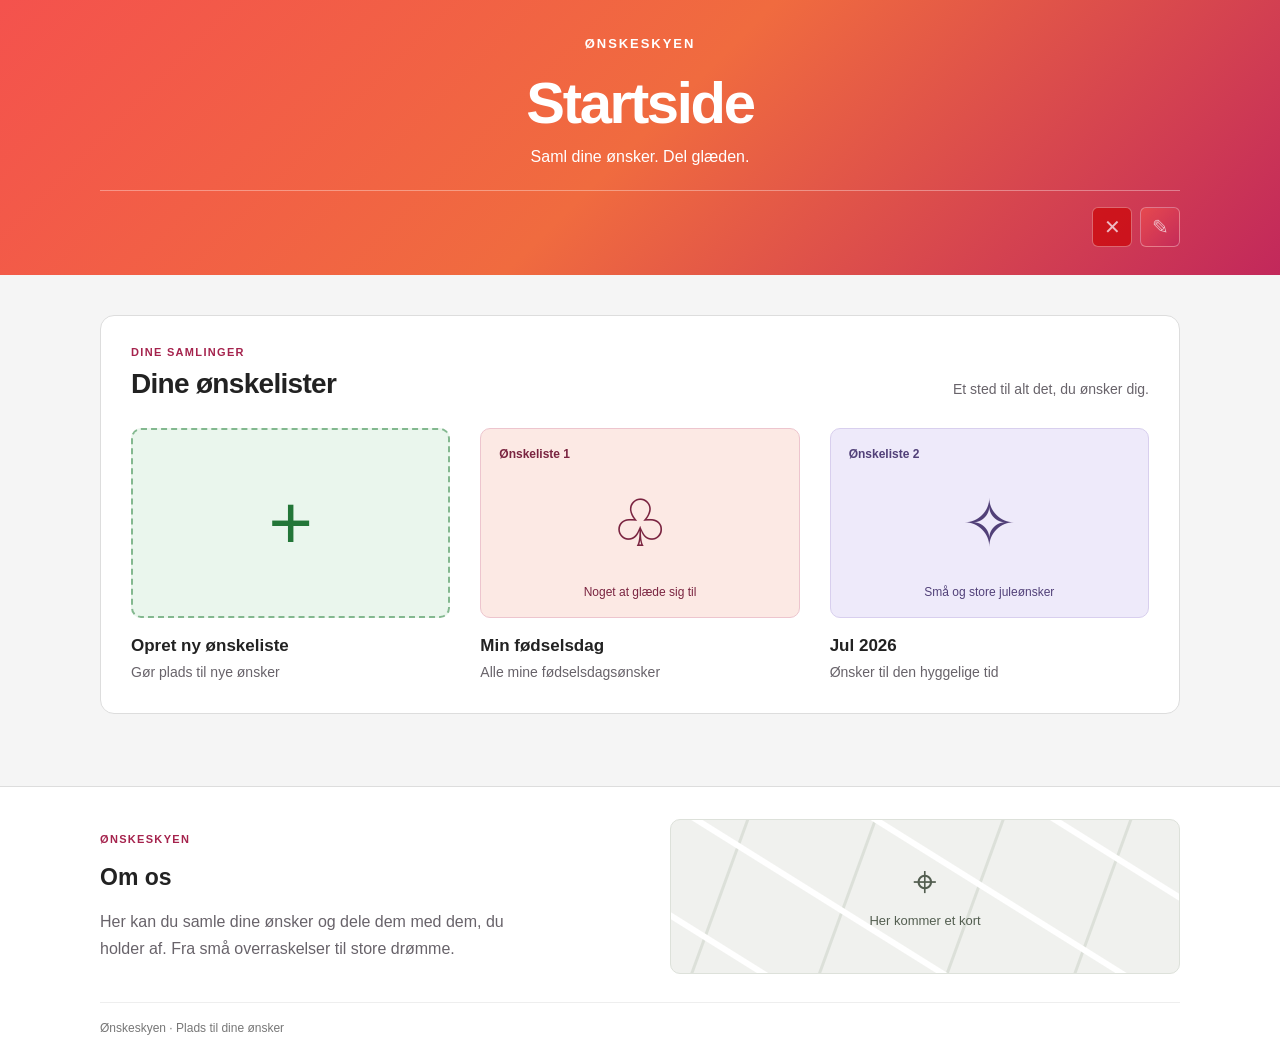
==== src/main/resources/static/index.html @ ddf3f07f "0.1 css og htlm. 0.1" ====
<!DOCTYPE html>
<html lang="da">
<head>
    <meta charset="UTF-8">
    <meta name="viewport" content="width=device-width, initial-scale=1.0">
    <title>Startside – Ønskeskyen</title>
    <!-- Relativ sti virker både i IntelliJ-preview og fra Spring Boot. -->
    <link rel="stylesheet" href="stylesheet.css">
</head>
<body class="startside">
<header>
    <div class="header-inner">
        <p class="brand">Ønskeskyen</p>
        <h1>Startside</h1>
        <p>Saml dine ønsker. Del glæden.</p>
        <!-- Tilslut disse knapper, når redigering og sletning er implementeret. -->
        <nav class="header-actions" aria-label="Administrer ønskelister">
            <button class="btn-delete" type="button" disabled title="Sletning er ikke tilsluttet endnu" aria-label="Slet ønskeliste (kommer senere)">✕</button>
            <button type="button" disabled title="Redigering er ikke tilsluttet endnu" aria-label="Rediger ønskeliste (kommer senere)">✎</button>
        </nav>
    </div>
</header>
<main>
    <section class="wishlist-section" aria-labelledby="wishlist-title">
        <div class="section-heading">
            <div><p class="eyebrow">Dine samlinger</p><h2 id="wishlist-title">Dine ønskelister</h2></div>
            <p>Et sted til alt det, du ønsker dig.</p>
        </div>
        <!-- Eksempelkort: forbind links til dine kommende controller-ruter. -->
        <div class="grid-3">
            <article class="wishlist-item">
                <a href="/wishlist/create" class="add-link btn-add" aria-label="Opret ny ønskeliste"><span aria-hidden="true">+</span></a>
                <h3>Opret ny ønskeliste</h3>
                <p>Gør plads til nye ønsker</p>
            </article>
            <article class="wishlist-item">
                <a href="/wishlist/1" class="wishlist-card birthday-card" aria-label="Åbn Min fødselsdag">
                    <span class="card-label">Ønskeliste 1</span>
                    <span class="gift-icon" aria-hidden="true">♧</span>
                    <span class="card-caption">Noget at glæde sig til</span>
                </a>
                <h3>Min fødselsdag</h3>
                <p>Alle mine fødselsdagsønsker</p>
            </article>
            <article class="wishlist-item">
                <a href="/wishlist/2" class="wishlist-card christmas-card" aria-label="Åbn Jul 2026">
                    <span class="card-label">Ønskeliste 2</span>
                    <span class="gift-icon" aria-hidden="true">✧</span>
                    <span class="card-caption">Små og store juleønsker</span>
                </a>
                <h3>Jul 2026</h3>
                <p>Ønsker til den hyggelige tid</p>
            </article>
        </div>
    </section>
</main>
<footer>
    <div class="grid-2 footer-content">
        <div><p class="eyebrow">Ønskeskyen</p><h2>Om os</h2><p>Her kan du samle dine ønsker og dele dem med dem, du holder af. Fra små overraskelser til store drømme.</p></div>
        <div class="map-placeholder" role="img" aria-label="Pladsholder til et kommende kort"><span class="map-pin" aria-hidden="true">⌖</span><span>Her kommer et kort</span></div>
    </div>
    <p class="footer-bottom">Ønskeskyen · Plads til dine ønsker</p>
</footer>
</body>
</html>
---- src/main/resources/static/stylesheet.css ----
/* GLOBALT */
* {
    box-sizing: border-box;
}

body {
    font-family: Arial, sans-serif;
    margin: 0;
    background: #f5f5f5;
    color: #222;
}

h1, h2, h3 {
    margin-top: 0;
}

/* HEADER */
header {
    text-align: center;
    padding: 20px;
    background: linear-gradient(135deg, #F4524D, #F06B3F, #C2285B);
    border-bottom: 2px solid #ddd;
    color: white;
}

header hr {
    margin: 15px 0;
    border-color: rgba(255,255,255,0.3);
}

header a {
    margin: 0 10px;
    text-decoration: none;
    color: white;
    font-weight: bold;
}

header a:hover {
    text-decoration: underline;
}

/* MAIN GENERELT */
main {
    padding: 20px;
}

section {
    margin-bottom: 40px;
    background: #ffffff;
    padding: 20px;
    border-radius: 6px;
    border: 1px solid #ddd;
}

/* FÆLLES GRID SYSTEM */
.grid-1 {
    display: grid;
    grid-template-columns: 1fr;
    gap: 30px;
}

.grid-2 {
    display: grid;
    grid-template-columns: 1fr 1fr;
    gap: 30px;
    line-height: 1.6;
}

.grid-3 {
    display: grid;
    grid-template-columns: repeat(3, 1fr);
    gap: 30px;
}

.grid-auto {
    display: grid;
    grid-template-columns: repeat(auto-fit, minmax(250px, 1fr));
    gap: 30px;
}

/* FORM */
.org-form {
    display: grid;
    grid-template-columns: 1fr 1fr;
    gap: 20px 40px;
    background: #ffffff;
    padding: 25px;
    border-radius: 10px;
    border: 1px solid #ddd;
}

.org-form div {
    display: flex;
    flex-direction: column;
}

.org-form label {
    font-weight: bold;
    margin-bottom: 6px;
    font-size: 15px;
}

.org-form input[type="text"],
.org-form input[type="date"],
.org-form input[type="time"] {
    padding: 10px;
    border: 1px solid #ccc;
    border-radius: 6px;
    font-size: 15px;
    background: #f9f9f9;
}

select {
    padding: 10px;
    border: 1px solid #ccc;
    border-radius: 6px;
    font-size: 15px;
    background: #f9f9f9;
    width: 100%;
}

.org-form input:focus {
    border-color: #C2285B;
    outline: none;
    background: #ffffff;
}

.org-form button {
    grid-column: 1 / span 2;
    padding: 12px;
    background: linear-gradient(135deg, #F4524D, #C2285B);
    color: white;
    border: none;
    border-radius: 6px;
    font-size: 16px;
    cursor: pointer;
    margin-top: 10px;
}

.org-form button:hover {
    background: linear-gradient(135deg, #C2285B, #F4524D);
}

/* BILLEDER */
img {
    max-width: 100%;
    border-radius: 6px;
}

/* KNAPPER */
button {
    padding: 10px 18px;
    background: linear-gradient(135deg, #F4524D, #C2285B);
    color: white;
    border: none;
    border-radius: 6px;
    cursor: pointer;
    font-size: 15px;
}

button:hover {
    background: linear-gradient(135deg, #C2285B, #F4524D);
}

/* GRØN TILFØJ KNAP */
.btn-add {
    background: #28a745;
    font-size: 30px;
    width: 100%;
    height: 180px;
    border-radius: 8px;
}

.btn-add:hover {
    background: #1e7e34;
}

/* DELETE KNAP */
.btn-delete {
    background: #cc0000;
}

.btn-delete:hover {
    background: #990000;
}

/* FOOTER */
footer {
    background: #ffffff;
    padding: 20px;
    border-top: 2px solid #ddd;
    text-align: center;
}

footer form {
    margin-top: 10px;
}

footer input[type="email"] {
    padding: 8px;
    width: 250px;
    border: 1px solid #ccc;
    border-radius: 6px;
}

/* WISH KORT */
.wish-card {
    background: #ffffff;
    border: 1px solid #ddd;
    border-radius: 8px;
    padding: 15px;
    display: flex;
    flex-direction: column;
    gap: 8px;
}

.wish-card img {
    width: 100%;
    height: 180px;
    object-fit: cover;
    border-radius: 6px;
}

/* EVENT-KORT */
.event-card {
    background: #fff0f3;
    padding: 20px;
    border-radius: 6px;
    border: 1px solid #f4a0b0;
    margin-top: 10px;
}
/* STARTSIDE – bygger videre på de fælles klasser ovenfor. */
.startside { min-height: 100vh; display: flex; flex-direction: column; }
.startside header { padding: 36px 24px 28px; border: 0; }
.header-inner { position: relative; max-width: 1080px; margin: auto; }
.brand { font-size: 13px; font-weight: bold; letter-spacing: .15em; text-transform: uppercase; margin: 0 0 18px; }
.startside h1 { font-size: clamp(36px, 6vw, 58px); letter-spacing: -.04em; margin-bottom: 12px; }
.header-inner > p:last-of-type { margin: 0 0 24px; }
.header-actions { display: flex; justify-content: flex-end; gap: 8px; padding-top: 16px; border-top: 1px solid rgba(255,255,255,.35); }
.header-actions button { width: 40px; height: 40px; padding: 0; font-size: 20px; border: 1px solid rgba(255,255,255,.5); }
button:disabled { cursor: not-allowed; opacity: .65; }
.startside main { width: 100%; max-width: 1128px; margin: 0 auto; padding: 40px 24px 72px; flex: 1; }
.wishlist-section { padding: 30px; margin: 0; border-radius: 14px; }
.section-heading { display: flex; align-items: flex-end; justify-content: space-between; gap: 20px; margin-bottom: 28px; }
.section-heading h2 { margin: 0; font-size: 28px; letter-spacing: -.025em; }
.section-heading > p { color: #68636a; font-size: 14px; margin: 0 0 3px; }
.eyebrow { color: #a5234d; text-transform: uppercase; letter-spacing: .12em; font-size: 11px; font-weight: bold; margin: 0 0 10px; }
.wishlist-item { min-width: 0; }
.wishlist-item h3 { font-size: 17px; margin: 18px 0 6px; }
.wishlist-item > p { font-size: 14px; color: #68636a; margin: 0; line-height: 1.5; }
.add-link, .wishlist-card { display: flex; width: 100%; height: 190px; border-radius: 10px; text-decoration: none; transition: transform .18s, box-shadow .18s; }
.add-link { align-items: center; justify-content: center; background: #eaf6ed; border: 2px dashed #83b88f; color: #237638; }
.add-link span { font-size: 76px; font-weight: 300; line-height: 1; }
.add-link:hover { background: #ddf0e2; }
.wishlist-card { position: relative; overflow: hidden; flex-direction: column; align-items: center; justify-content: space-between; padding: 18px; border: 1px solid #edc5ce; color: #7a2440; }
.birthday-card { background: #fce9e4; }
.christmas-card { background: #eeeafa; border-color: #d8cfee; color: #514078; }
.card-label { align-self: flex-start; font-size: 12px; font-weight: bold; }
.gift-icon { font-size: 65px; line-height: 1; }
.card-caption { font-size: 12px; }
.add-link:hover, .wishlist-card:hover { transform: translateY(-3px); box-shadow: 0 8px 20px #22222212; }
a:focus-visible, button:focus-visible { outline: 3px solid #64233e; outline-offset: 5px; }
.startside footer { border-top: 1px solid #ddd; padding: 32px 24px 20px; text-align: left; }
.footer-content { max-width: 1080px; margin: auto; align-items: center; gap: 60px; }
.footer-content h2 { font-size: 23px; margin-bottom: 12px; }
.footer-content p:not(.eyebrow) { max-width: 440px; margin: 0; color: #68636a; line-height: 1.7; }
.map-placeholder { min-height: 155px; display: flex; flex-direction: column; align-items: center; justify-content: center; gap: 8px; background-color: #f0f1ee; background-image: repeating-linear-gradient(32deg, transparent 0 45px, #ffffff 46px 51px, transparent 52px 95px), repeating-linear-gradient(110deg, transparent 0 70px, #dce0d9 71px 73px, transparent 74px 120px); border: 1px solid #dde1da; border-radius: 10px; color: #535e50; font-size: 13px; }
.map-pin { font-size: 42px; line-height: 1; }
.footer-bottom { max-width: 1080px; margin: 28px auto 0; padding-top: 18px; border-top: 1px solid #eee; color: #777; font-size: 12px; }
@media (max-width: 760px) {
    .grid-2, .grid-3, .org-form { grid-template-columns: 1fr; }
    .org-form button { grid-column: 1; }
    .section-heading { display: block; }
    .section-heading > p { margin-top: 12px; }
    .startside main { padding: 24px 16px 40px; }
    .wishlist-section { padding: 22px; }
    .footer-content { gap: 24px; }
    .grid-auto { grid-template-columns: 1fr; }
    footer input[type="email"] { max-width: 100%; }
}
@media (prefers-reduced-motion: reduce) {
    .add-link, .wishlist-card { transition: none; }
}
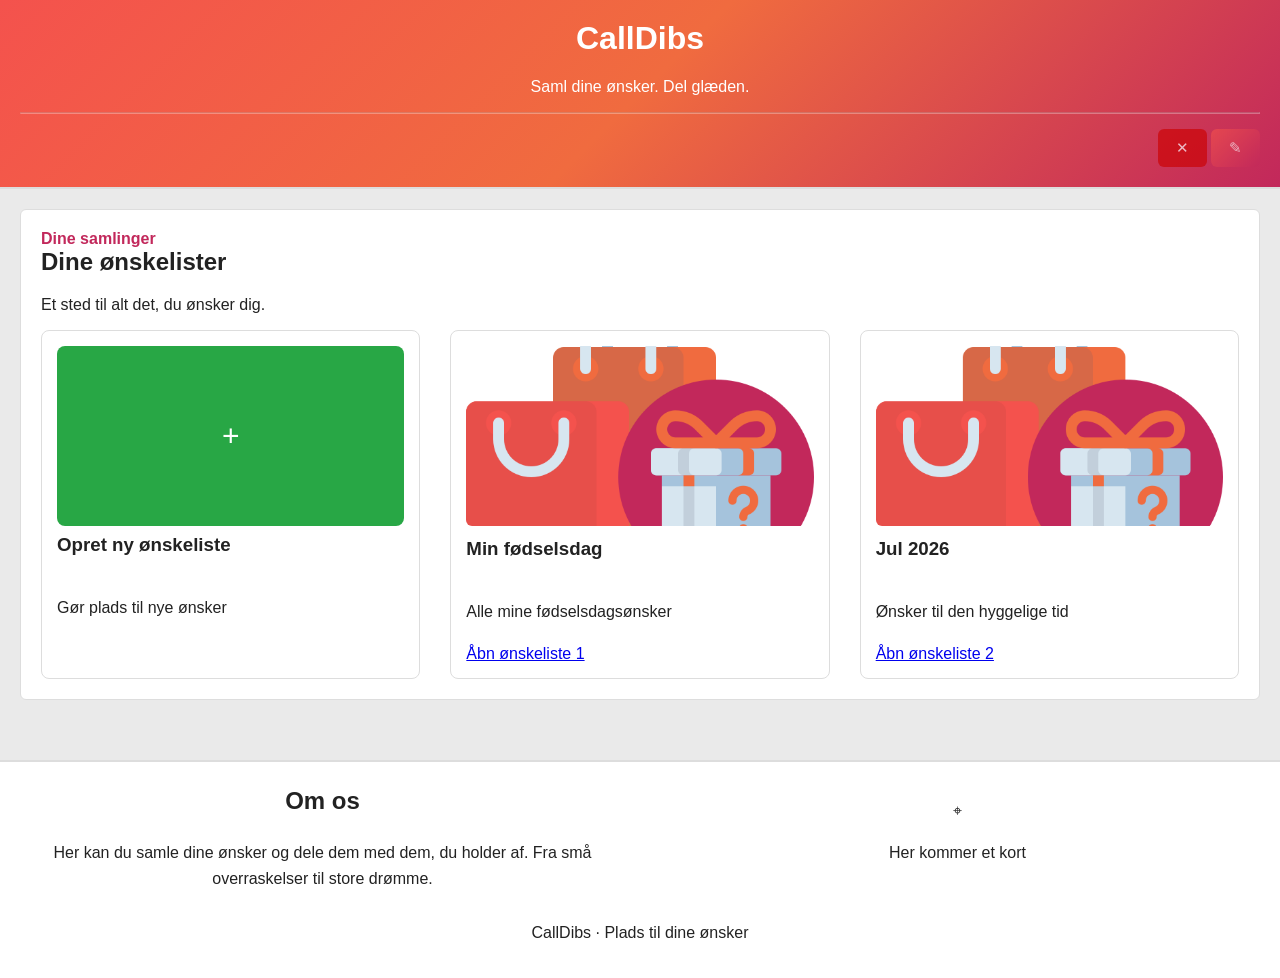
==== commit 8c903e18: "0.1" ====
--- a/src/main/resources/static/index.html
+++ b/src/main/resources/static/index.html
@@ -3,63 +3,63 @@
 <head>
     <meta charset="UTF-8">
     <meta name="viewport" content="width=device-width, initial-scale=1.0">
-    <title>Startside – Ønskeskyen</title>
-    <!-- Relativ sti virker både i IntelliJ-preview og fra Spring Boot. -->
-    <link rel="stylesheet" href="stylesheet.css">
+    <title>Startside – CallDibs</title>
+    <link rel="stylesheet" href="styles.css">
 </head>
-<body class="startside">
+<body>
 <header>
-    <div class="header-inner">
-        <p class="brand">Ønskeskyen</p>
-        <h1>Startside</h1>
-        <p>Saml dine ønsker. Del glæden.</p>
-        <!-- Tilslut disse knapper, når redigering og sletning er implementeret. -->
-        <nav class="header-actions" aria-label="Administrer ønskelister">
-            <button class="btn-delete" type="button" disabled title="Sletning er ikke tilsluttet endnu" aria-label="Slet ønskeliste (kommer senere)">✕</button>
-            <button type="button" disabled title="Redigering er ikke tilsluttet endnu" aria-label="Rediger ønskeliste (kommer senere)">✎</button>
-        </nav>
-    </div>
+    <h1>CallDibs</h1>
+    <p>Saml dine ønsker. Del glæden.</p>
+    <hr>
+    <nav aria-label="Administrer ønskelister">
+        <button class="btn-delete" type="button" disabled title="Sletning er ikke tilsluttet endnu" aria-label="Slet ønskeliste (kommer senere)">✕</button>
+        <button type="button" disabled title="Redigering er ikke tilsluttet endnu" aria-label="Rediger ønskeliste (kommer senere)">✎</button>
+    </nav>
 </header>
 <main>
-    <section class="wishlist-section" aria-labelledby="wishlist-title">
-        <div class="section-heading">
-            <div><p class="eyebrow">Dine samlinger</p><h2 id="wishlist-title">Dine ønskelister</h2></div>
-            <p>Et sted til alt det, du ønsker dig.</p>
-        </div>
-        <!-- Eksempelkort: forbind links til dine kommende controller-ruter. -->
+    <section aria-labelledby="wishlist-title">
+        <b class = "rødskrift">Dine samlinger</b>
+        <h2 id="wishlist-title">Dine ønskelister</h2>
+        <p>Et sted til alt det, du ønsker dig.</p>
         <div class="grid-3">
-            <article class="wishlist-item">
-                <a href="/wishlist/create" class="add-link btn-add" aria-label="Opret ny ønskeliste"><span aria-hidden="true">+</span></a>
+            <article class="wish-card">
+                <form action="/wishlist/create" method="get">
+                    <button class="btn-add" type="submit" aria-label="Opret ny ønskeliste">+</button>
+                </form>
                 <h3>Opret ny ønskeliste</h3>
                 <p>Gør plads til nye ønsker</p>
             </article>
-            <article class="wishlist-item">
-                <a href="/wishlist/1" class="wishlist-card birthday-card" aria-label="Åbn Min fødselsdag">
-                    <span class="card-label">Ønskeliste 1</span>
-                    <span class="gift-icon" aria-hidden="true">♧</span>
-                    <span class="card-caption">Noget at glæde sig til</span>
+            <article class="wish-card">
+                <a href="/wishlist/1" aria-label="Åbn Min fødselsdag">
+                    <img src="img/wishlist.png" alt="Ønskeliste til min fødselsdag">
                 </a>
                 <h3>Min fødselsdag</h3>
                 <p>Alle mine fødselsdagsønsker</p>
+                <a href="/wishlist/1">Åbn ønskeliste 1</a>
             </article>
-            <article class="wishlist-item">
-                <a href="/wishlist/2" class="wishlist-card christmas-card" aria-label="Åbn Jul 2026">
-                    <span class="card-label">Ønskeliste 2</span>
-                    <span class="gift-icon" aria-hidden="true">✧</span>
-                    <span class="card-caption">Små og store juleønsker</span>
+            <article class="wish-card">
+                <a href="/wishlist/2" aria-label="Åbn Jul 2026">
+                    <img src="img/wishlist.png" alt="Ønskeliste til jul">
                 </a>
                 <h3>Jul 2026</h3>
                 <p>Ønsker til den hyggelige tid</p>
+                <a href="/wishlist/2">Åbn ønskeliste 2</a>
             </article>
         </div>
     </section>
 </main>
 <footer>
-    <div class="grid-2 footer-content">
-        <div><p class="eyebrow">Ønskeskyen</p><h2>Om os</h2><p>Her kan du samle dine ønsker og dele dem med dem, du holder af. Fra små overraskelser til store drømme.</p></div>
-        <div class="map-placeholder" role="img" aria-label="Pladsholder til et kommende kort"><span class="map-pin" aria-hidden="true">⌖</span><span>Her kommer et kort</span></div>
+    <div class="grid-2">
+        <div>
+            <h2>Om os</h2>
+            <p>Her kan du samle dine ønsker og dele dem med dem, du holder af. Fra små overraskelser til store drømme.</p>
+        </div>
+        <div>
+            <p aria-hidden="true">⌖</p>
+            <p>Her kommer et kort</p>
+        </div>
     </div>
-    <p class="footer-bottom">Ønskeskyen · Plads til dine ønsker</p>
+    <p>CallDibs · Plads til dine ønsker</p>
 </footer>
 </body>
 </html>
--- a/src/main/resources/static/styles.css
+++ b/src/main/resources/static/styles.css
@@ -0,0 +1,291 @@
+/* GLOBALT */
+* {
+    box-sizing: border-box;
+}
+
+body {
+    font-family: Arial, sans-serif;
+    margin: 0;
+    background: #eaeaea;
+    color: #222;
+}
+
+h1, h2, h3 {
+    margin-top: 0;
+}
+.rødskrift {
+    color: #C2285B;
+}
+/* HEADER */
+header {
+    text-align: center;
+    padding: 20px;
+    background: linear-gradient(135deg, #F4524D, #F06B3F, #C2285B);
+    border-bottom: 2px solid #ddd;
+    color: white;
+}
+/* kanpper i header */
+
+header nav {
+    text-align: right;
+}
+
+header hr {
+    margin: 15px 0;
+    border-color: rgba(255,255,255,0.3);
+}
+
+header a {
+    margin: 0 10px;
+    text-decoration: none;
+    color: white;
+    font-weight: bold;
+}
+
+header a:hover {
+    text-decoration: underline;
+}
+
+/* MAIN GENERELT */
+main {
+    padding: 20px;
+}
+
+section {
+    margin-bottom: 40px;
+    background: #ffffff;
+    padding: 20px;
+    border-radius: 6px;
+    border: 1px solid #ddd;
+}
+
+/* FÆLLES GRID SYSTEM */
+.grid-1 {
+    display: grid;
+    grid-template-columns: 1fr;
+    gap: 30px;
+}
+
+.grid-2 {
+    display: grid;
+    grid-template-columns: 1fr 1fr;
+    gap: 30px;
+    line-height: 1.6;
+}
+
+.grid-3 {
+    display: grid;
+    grid-template-columns: repeat(3, 1fr);
+    gap: 30px;
+}
+
+.grid-auto {
+    display: grid;
+    grid-template-columns: repeat(auto-fit, minmax(250px, 1fr));
+    gap: 30px;
+}
+
+/* FORM */
+.org-form {
+    display: grid;
+    grid-template-columns: 1fr 1fr;
+    gap: 20px 40px;
+    background: #ffffff;
+    padding: 25px;
+    border-radius: 10px;
+    border: 1px solid #ddd;
+}
+
+.org-form div {
+    display: flex;
+    flex-direction: column;
+}
+
+.org-form label {
+    font-weight: bold;
+    margin-bottom: 6px;
+    font-size: 15px;
+}
+
+.org-form input[type="text"],
+.org-form input[type="date"],
+.org-form input[type="time"] {
+    padding: 10px;
+    border: 1px solid #ccc;
+    border-radius: 6px;
+    font-size: 15px;
+    background: #f9f9f9;
+}
+
+select {
+    padding: 10px;
+    border: 1px solid #ccc;
+    border-radius: 6px;
+    font-size: 15px;
+    background: #f9f9f9;
+    width: 100%;
+}
+
+.org-form input:focus {
+    border-color: #C2285B;
+    outline: none;
+    background: #ffffff;
+}
+
+.org-form button {
+    grid-column: 1 / span 2;
+    padding: 12px;
+    background: linear-gradient(135deg, #F4524D, #C2285B);
+    color: white;
+    border: none;
+    border-radius: 6px;
+    font-size: 16px;
+    cursor: pointer;
+    margin-top: 10px;
+}
+
+.org-form button:hover {
+    background: linear-gradient(135deg, #C2285B, #F4524D);
+}
+
+/* BILLEDER */
+img {
+    max-width: 100%;
+    max-height: 100%;
+    border-radius: 6px;
+}
+
+/* KNAPPER */
+button {
+    padding: 10px 18px;
+    background: linear-gradient(135deg, #F4524D, #C2285B);
+    color: white;
+    border: none;
+    border-radius: 6px;
+    cursor: pointer;
+    font-size: 15px;
+}
+
+button:hover {
+    background: linear-gradient(135deg, #C2285B, #F4524D);
+}
+
+/* GRØN TILFØJ KNAP */
+.btn-add {
+    background: #28a745;
+    font-size: 30px;
+    width: 100%;
+    height: 180px;
+    border-radius: 8px;
+}
+
+.btn-add:hover {
+    background: #1e7e34;
+}
+
+/* DELETE KNAP */
+.btn-delete {
+    background: #cc0000;
+}
+
+.btn-delete:hover {
+    background: #990000;
+}
+
+/* FOOTER */
+footer {
+    background: #ffffff;
+    padding: 20px;
+    border-top: 2px solid #ddd;
+    text-align: center;
+}
+
+footer form {
+    margin-top: 10px;
+}
+
+footer input[type="email"] {
+    padding: 8px;
+    width: 250px;
+    border: 1px solid #ccc;
+    border-radius: 6px;
+}
+
+/* WISH KORT */
+.wish-card {
+    background: #ffffff;
+    border: 1px solid #ddd;
+    border-radius: 8px;
+    padding: 15px;
+    display: flex;
+    flex-direction: column;
+    gap: 8px;
+}
+
+.wish-card img {
+    width: 100%;
+    height: 180px;
+    object-fit: cover;
+    border-radius: 6px;
+}
+
+/* EVENT-KORT */
+.event-card {
+    background: #fff0f3;
+    padding: 20px;
+    border-radius: 6px;
+    border: 1px solid #f4a0b0;
+    margin-top: 10px;
+}
+/* STARTSIDE – bygger videre på de fælles klasser ovenfor. */
+.startside { min-height: 100vh; display: flex; flex-direction: column; }
+.startside header { padding: 36px 24px 28px; border: 0; }
+.header-inner { position: relative; max-width: 1080px; margin: auto; }
+.brand { font-size: 13px; font-weight: bold; letter-spacing: .15em; text-transform: uppercase; margin: 0 0 18px; }
+.startside h1 { font-size: clamp(36px, 6vw, 58px); letter-spacing: -.04em; margin-bottom: 12px; }
+.header-inner > p:last-of-type { margin: 0 0 24px; }
+.header-actions { display: flex; justify-content: flex-end; gap: 8px; padding-top: 16px; border-top: 1px solid rgba(255,255,255,.35); }
+.header-actions button { width: 40px; height: 40px; padding: 0; font-size: 20px; border: 1px solid rgba(255,255,255,.5); }
+button:disabled { cursor: not-allowed; opacity: .65; }
+.startside main { width: 100%; max-width: 1128px; margin: 0 auto; padding: 40px 24px 72px; flex: 1; }
+.wishlist-section { padding: 30px; margin: 0; border-radius: 14px; }
+.section-heading { display: flex; align-items: flex-end; justify-content: space-between; gap: 20px; margin-bottom: 28px; }
+.section-heading h2 { margin: 0; font-size: 28px; letter-spacing: -.025em; }
+.section-heading > p { color: #68636a; font-size: 14px; margin: 0 0 3px; }
+.eyebrow { color: #a5234d; text-transform: uppercase; letter-spacing: .12em; font-size: 11px; font-weight: bold; margin: 0 0 10px; }
+.wishlist-item { min-width: 0; }
+.wishlist-item h3 { font-size: 17px; margin: 18px 0 6px; }
+.wishlist-item > p { font-size: 14px; color: #68636a; margin: 0; line-height: 1.5; }
+.add-link, .wishlist-card { display: flex; width: 100%; height: 190px; border-radius: 10px; text-decoration: none; transition: transform .18s, box-shadow .18s; }
+.add-link { align-items: center; justify-content: center; background: #eaf6ed; border: 2px dashed #83b88f; color: #237638; }
+.add-link span { font-size: 76px; font-weight: 300; line-height: 1; }
+.add-link:hover { background: #ddf0e2; }
+.wishlist-card { position: relative; overflow: hidden; flex-direction: column; align-items: center; justify-content: space-between; padding: 18px; border: 1px solid #edc5ce; color: #7a2440; }
+.birthday-card { background: #fce9e4; }
+.christmas-card { background: #eeeafa; border-color: #d8cfee; color: #514078; }
+.card-label { align-self: flex-start; font-size: 12px; font-weight: bold; }
+.gift-icon { font-size: 65px; line-height: 1; }
+.card-caption { font-size: 12px; }
+.add-link:hover, .wishlist-card:hover { transform: translateY(-3px); box-shadow: 0 8px 20px #22222212; }
+a:focus-visible, button:focus-visible { outline: 3px solid #64233e; outline-offset: 5px; }
+.startside footer { border-top: 1px solid #ddd; padding: 32px 24px 20px; text-align: left; }
+.footer-content { max-width: 1080px; margin: auto; align-items: center; gap: 60px; }
+.footer-content h2 { font-size: 23px; margin-bottom: 12px; }
+.footer-content p:not(.eyebrow) { max-width: 440px; margin: 0; color: #68636a; line-height: 1.7; }
+.map-placeholder { min-height: 155px; display: flex; flex-direction: column; align-items: center; justify-content: center; gap: 8px; background-color: #f0f1ee; background-image: repeating-linear-gradient(32deg, transparent 0 45px, #ffffff 46px 51px, transparent 52px 95px), repeating-linear-gradient(110deg, transparent 0 70px, #dce0d9 71px 73px, transparent 74px 120px); border: 1px solid #dde1da; border-radius: 10px; color: #535e50; font-size: 13px; }
+.map-pin { font-size: 42px; line-height: 1; }
+.footer-bottom { max-width: 1080px; margin: 28px auto 0; padding-top: 18px; border-top: 1px solid #eee; color: #777; font-size: 12px; }
+@media (max-width: 760px) {
+    .grid-2, .grid-3, .org-form { grid-template-columns: 1fr; }
+    .org-form button { grid-column: 1; }
+    .section-heading { display: block; }
+    .section-heading > p { margin-top: 12px; }
+    .startside main { padding: 24px 16px 40px; }
+    .wishlist-section { padding: 22px; }
+    .footer-content { gap: 24px; }
+    .grid-auto { grid-template-columns: 1fr; }
+    footer input[type="email"] { max-width: 100%; }
+}
+@media (prefers-reduced-motion: reduce) {
+    .add-link, .wishlist-card { transition: none; }
+}
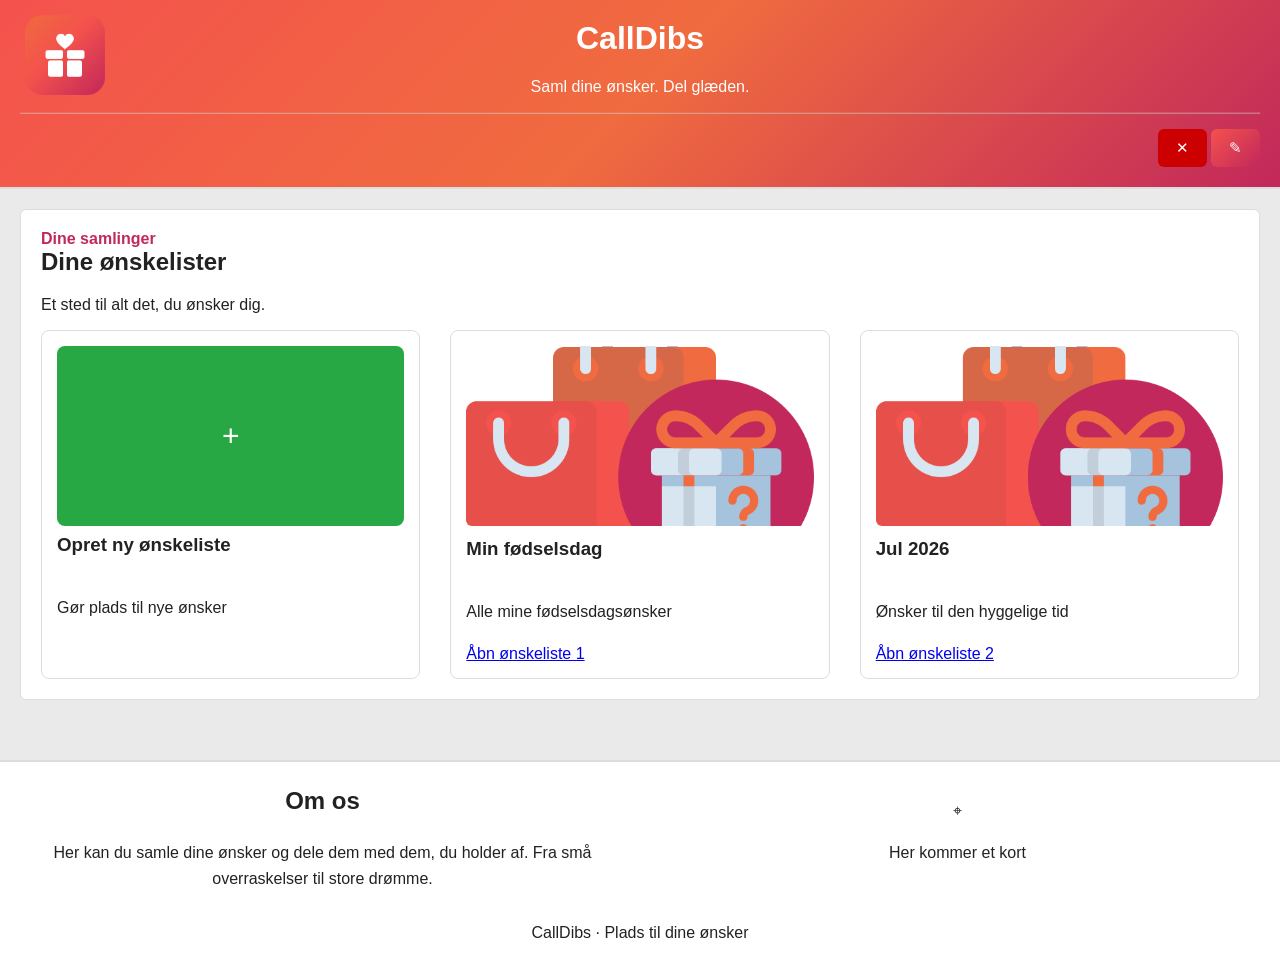
==== commit 75ac5444: "." ====
--- a/src/main/resources/static/index.html
+++ b/src/main/resources/static/index.html
@@ -8,6 +8,10 @@
 </head>
 <body>
 <header>
+    <a href="index.html" class="logo-link">
+        <img src="img/logo.png" alt="CallDibs logo" class="logo">
+    </a>
+    </nav>
     <h1>CallDibs</h1>
     <p>Saml dine ønsker. Del glæden.</p>
     <hr>
--- a/src/main/resources/static/styles.css
+++ b/src/main/resources/static/styles.css
@@ -237,55 +237,27 @@
     border: 1px solid #f4a0b0;
     margin-top: 10px;
 }
-/* STARTSIDE – bygger videre på de fælles klasser ovenfor. */
-.startside { min-height: 100vh; display: flex; flex-direction: column; }
-.startside header { padding: 36px 24px 28px; border: 0; }
-.header-inner { position: relative; max-width: 1080px; margin: auto; }
-.brand { font-size: 13px; font-weight: bold; letter-spacing: .15em; text-transform: uppercase; margin: 0 0 18px; }
-.startside h1 { font-size: clamp(36px, 6vw, 58px); letter-spacing: -.04em; margin-bottom: 12px; }
-.header-inner > p:last-of-type { margin: 0 0 24px; }
-.header-actions { display: flex; justify-content: flex-end; gap: 8px; padding-top: 16px; border-top: 1px solid rgba(255,255,255,.35); }
-.header-actions button { width: 40px; height: 40px; padding: 0; font-size: 20px; border: 1px solid rgba(255,255,255,.5); }
-button:disabled { cursor: not-allowed; opacity: .65; }
-.startside main { width: 100%; max-width: 1128px; margin: 0 auto; padding: 40px 24px 72px; flex: 1; }
-.wishlist-section { padding: 30px; margin: 0; border-radius: 14px; }
-.section-heading { display: flex; align-items: flex-end; justify-content: space-between; gap: 20px; margin-bottom: 28px; }
-.section-heading h2 { margin: 0; font-size: 28px; letter-spacing: -.025em; }
-.section-heading > p { color: #68636a; font-size: 14px; margin: 0 0 3px; }
-.eyebrow { color: #a5234d; text-transform: uppercase; letter-spacing: .12em; font-size: 11px; font-weight: bold; margin: 0 0 10px; }
-.wishlist-item { min-width: 0; }
-.wishlist-item h3 { font-size: 17px; margin: 18px 0 6px; }
-.wishlist-item > p { font-size: 14px; color: #68636a; margin: 0; line-height: 1.5; }
-.add-link, .wishlist-card { display: flex; width: 100%; height: 190px; border-radius: 10px; text-decoration: none; transition: transform .18s, box-shadow .18s; }
-.add-link { align-items: center; justify-content: center; background: #eaf6ed; border: 2px dashed #83b88f; color: #237638; }
-.add-link span { font-size: 76px; font-weight: 300; line-height: 1; }
-.add-link:hover { background: #ddf0e2; }
-.wishlist-card { position: relative; overflow: hidden; flex-direction: column; align-items: center; justify-content: space-between; padding: 18px; border: 1px solid #edc5ce; color: #7a2440; }
-.birthday-card { background: #fce9e4; }
-.christmas-card { background: #eeeafa; border-color: #d8cfee; color: #514078; }
-.card-label { align-self: flex-start; font-size: 12px; font-weight: bold; }
-.gift-icon { font-size: 65px; line-height: 1; }
-.card-caption { font-size: 12px; }
-.add-link:hover, .wishlist-card:hover { transform: translateY(-3px); box-shadow: 0 8px 20px #22222212; }
-a:focus-visible, button:focus-visible { outline: 3px solid #64233e; outline-offset: 5px; }
-.startside footer { border-top: 1px solid #ddd; padding: 32px 24px 20px; text-align: left; }
-.footer-content { max-width: 1080px; margin: auto; align-items: center; gap: 60px; }
-.footer-content h2 { font-size: 23px; margin-bottom: 12px; }
-.footer-content p:not(.eyebrow) { max-width: 440px; margin: 0; color: #68636a; line-height: 1.7; }
-.map-placeholder { min-height: 155px; display: flex; flex-direction: column; align-items: center; justify-content: center; gap: 8px; background-color: #f0f1ee; background-image: repeating-linear-gradient(32deg, transparent 0 45px, #ffffff 46px 51px, transparent 52px 95px), repeating-linear-gradient(110deg, transparent 0 70px, #dce0d9 71px 73px, transparent 74px 120px); border: 1px solid #dde1da; border-radius: 10px; color: #535e50; font-size: 13px; }
-.map-pin { font-size: 42px; line-height: 1; }
-.footer-bottom { max-width: 1080px; margin: 28px auto 0; padding-top: 18px; border-top: 1px solid #eee; color: #777; font-size: 12px; }
-@media (max-width: 760px) {
-    .grid-2, .grid-3, .org-form { grid-template-columns: 1fr; }
-    .org-form button { grid-column: 1; }
-    .section-heading { display: block; }
-    .section-heading > p { margin-top: 12px; }
-    .startside main { padding: 24px 16px 40px; }
-    .wishlist-section { padding: 22px; }
-    .footer-content { gap: 24px; }
-    .grid-auto { grid-template-columns: 1fr; }
-    footer input[type="email"] { max-width: 100%; }
-}
-@media (prefers-reduced-motion: reduce) {
-    .add-link, .wishlist-card { transition: none; }
-}
+
+header {
+    position: relative;
+}
+
+.logo-link {
+    position: absolute;
+    top: 15px;
+    left: 15px;
+}
+
+.logo {
+    width: 80px;
+    height: auto;
+    cursor: pointer;
+    transition: transform 0.2s ease;
+}
+
+/*Transform gør logoet større (1:1 betyder den bliver 10% større)*/
+/*hover er når musen holdes over logoet -- > kombinerer man de to vil det sige at logoet bliver 10% større når man holder musen over det*/
+.logo:hover {
+    transform: scale(1.1);
+}
+
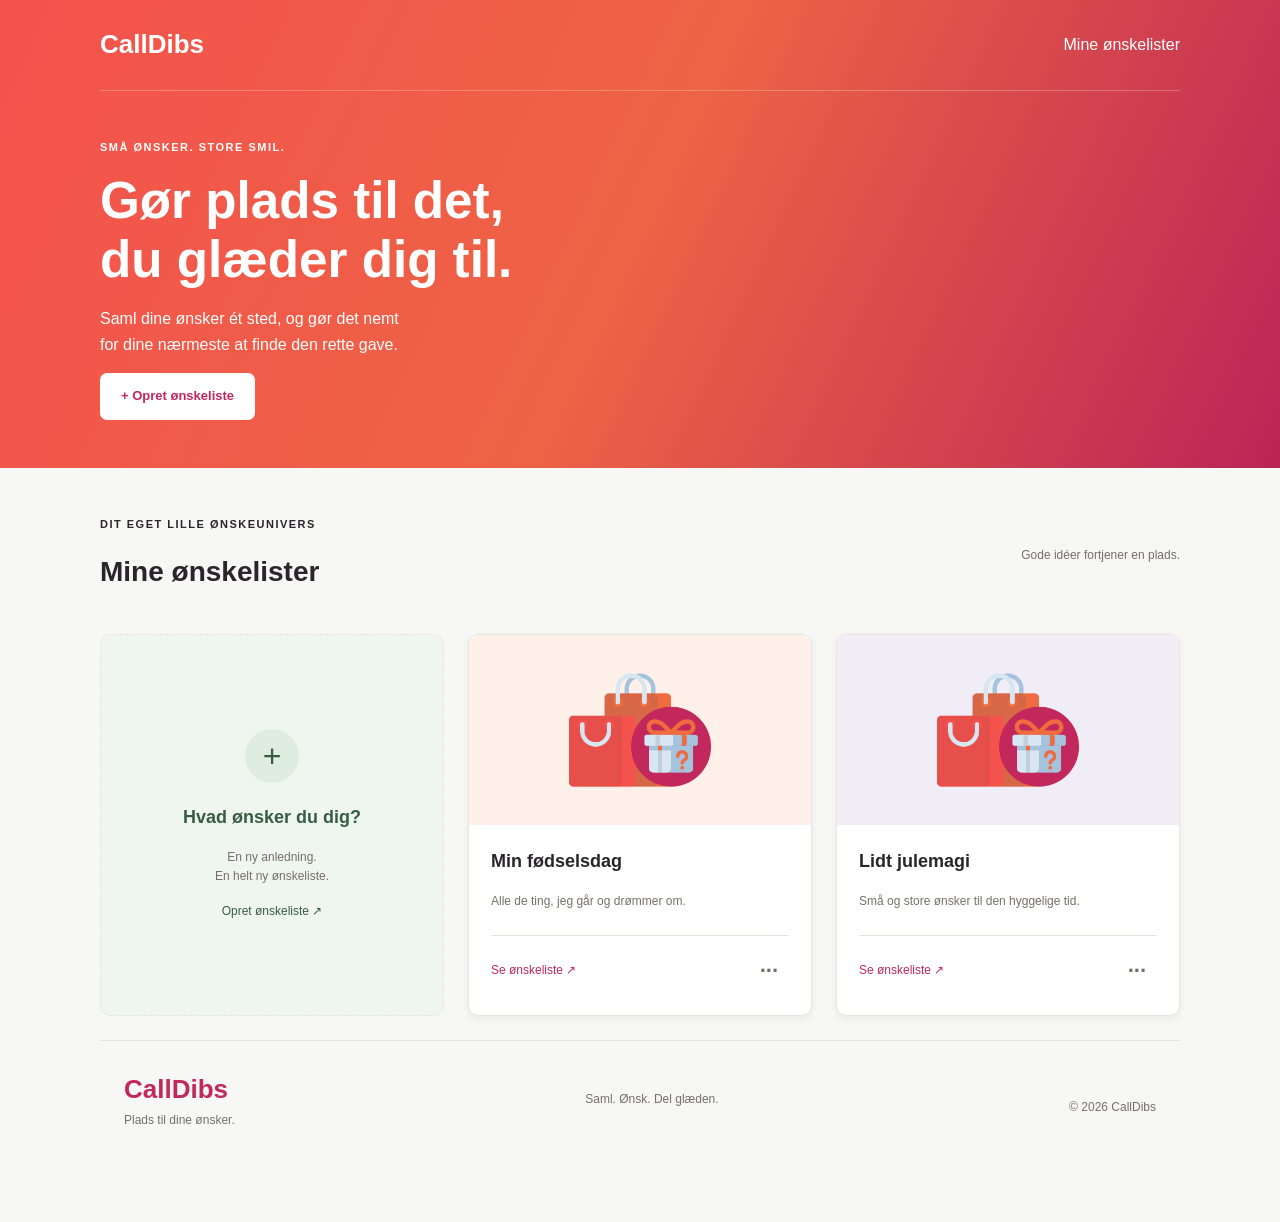
==== commit a95e6495: "index 0.2" ====
--- a/src/main/resources/static/index.html
+++ b/src/main/resources/static/index.html
@@ -1,69 +1,165 @@
 <!DOCTYPE html>
 <html lang="da">
+
 <head>
     <meta charset="UTF-8">
-    <meta name="viewport" content="width=device-width, initial-scale=1.0">
-    <title>Startside – CallDibs</title>
+    <meta name="viewport" content="width=device-width, initial-scale=1">
+
+    <title>CallDibs</title>
+
     <link rel="stylesheet" href="styles.css">
 </head>
+
 <body>
+
+<!-- HEADER -->
 <header>
-    <a href="index.html" class="logo-link">
-        <img src="img/logo.png" alt="CallDibs logo" class="logo">
-    </a>
-    </nav>
-    <h1>CallDibs</h1>
-    <p>Saml dine ønsker. Del glæden.</p>
-    <hr>
-    <nav aria-label="Administrer ønskelister">
-        <button class="btn-delete" type="button" disabled title="Sletning er ikke tilsluttet endnu" aria-label="Slet ønskeliste (kommer senere)">✕</button>
-        <button type="button" disabled title="Redigering er ikke tilsluttet endnu" aria-label="Rediger ønskeliste (kommer senere)">✎</button>
-    </nav>
+    <div class="container">
+
+        <nav class="row" >
+            <a class="logo">CallDibs </a>
+            <span>Mine ønskelister</span>
+        </nav>
+
+        <div class="section">
+            <p class="label">Små ønsker. Store smil.</p>
+
+            <h1>
+                Gør plads til det,<br>
+                du glæder dig til.
+            </h1>
+
+            <p>
+                Saml dine ønsker ét sted, og gør det nemt<br>
+                for dine nærmeste at finde den rette gave.
+            </p>
+
+            <a class="btn btn-light" href="#ny-liste">
+                + Opret ønskeliste
+            </a>
+        </div>
+
+    </div>
 </header>
-<main>
-    <section aria-labelledby="wishlist-title">
-        <b class = "rødskrift">Dine samlinger</b>
-        <h2 id="wishlist-title">Dine ønskelister</h2>
-        <p>Et sted til alt det, du ønsker dig.</p>
-        <div class="grid-3">
-            <article class="wish-card">
-                <form action="/wishlist/create" method="get">
-                    <button class="btn-add" type="submit" aria-label="Opret ny ønskeliste">+</button>
-                </form>
-                <h3>Opret ny ønskeliste</h3>
-                <p>Gør plads til nye ønsker</p>
-            </article>
-            <article class="wish-card">
-                <a href="/wishlist/1" aria-label="Åbn Min fødselsdag">
-                    <img src="img/wishlist.png" alt="Ønskeliste til min fødselsdag">
-                </a>
+
+<!-- HOVEDINDHOLD -->
+<main class="container section stack">
+
+    <div class="row">
+        <div>
+            <p class="label">Dit eget lille ønskeunivers</p>
+            <h2>Mine ønskelister</h2>
+        </div>
+
+        <p class="text-muted text-small">
+            Gode idéer fortjener en plads.
+        </p>
+    </div>
+
+    <div class="grid-3">
+        <!-- OPRET ØNSKELISTE -->
+        <a
+                class="card card-action bg-green"
+                href="#ny-liste"
+                id="ny-liste"
+        >
+            <span class="icon-circle"> + </span>
+
+            <h3>Hvad ønsker du dig?</h3>
+
+            <p class="text-muted text-small">
+                En ny anledning.<br>
+                En helt ny ønskeliste.
+            </p>
+
+            <span class="text-small">Opret ønskeliste ↗</span>
+        </a>
+
+
+
+        <!-- FØDSELSDAG -->
+        <article class="card">
+            <a href="#foedselsdag">
+                <img
+                        class="card-image bg-peach"
+                        src="img/wishlist.png"
+                        alt="Gaver og indkøbsposer"
+                >
+            </a>
+
+            <div class="card-body">
                 <h3>Min fødselsdag</h3>
-                <p>Alle mine fødselsdagsønsker</p>
-                <a href="/wishlist/1">Åbn ønskeliste 1</a>
-            </article>
-            <article class="wish-card">
-                <a href="/wishlist/2" aria-label="Åbn Jul 2026">
-                    <img src="img/wishlist.png" alt="Ønskeliste til jul">
-                </a>
-                <h3>Jul 2026</h3>
-                <p>Ønsker til den hyggelige tid</p>
-                <a href="/wishlist/2">Åbn ønskeliste 2</a>
-            </article>
+
+                <p class="text-muted text-small">
+                    Alle de ting, jeg går og drømmer om.
+                </p>
+
+                <div class="card-footer row">
+                    <a class="text-small" href="#foedselsdag">
+                        Se ønskeliste ↗
+                    </a>
+
+                    <button
+                            class="btn btn-icon"
+                            type="button"
+                    >
+                        ···
+                    </button>
+                </div>
+            </div>
+        </article>
+
+        <!-- JUL -->
+        <article class="card">
+            <a href="#jul">
+                <img
+                        class="card-image bg-purple"
+                        src="img/wishlist.png"
+                        alt="Gaver til jul"
+                >
+            </a>
+
+            <div class="card-body">
+                <h3>Lidt julemagi</h3>
+
+                <p class="text-muted text-small">
+                    Små og store ønsker til den hyggelige tid.
+                </p>
+
+                <div class="card-footer row">
+                    <a class="text-small" href="#jul">
+                        Se ønskeliste ↗
+                    </a>
+
+                    <button
+                            class="btn btn-icon"
+                            type="button"
+
+                    >
+                        ···
+                    </button>
+                </div>
+            </div>
+        </article>
+    </div>
+
+
+<!-- FOOTER -->
+<footer>
+    <div class="container row">
+
+        <div>
+            <a class="logo" href="index.html">CallDibs</a>
+            <p class="text-muted text-small">Plads til dine ønsker.</p>
         </div>
-    </section>
-</main>
-<footer>
-    <div class="grid-2">
-        <div>
-            <h2>Om os</h2>
-            <p>Her kan du samle dine ønsker og dele dem med dem, du holder af. Fra små overraskelser til store drømme.</p>
-        </div>
-        <div>
-            <p aria-hidden="true">⌖</p>
-            <p>Her kommer et kort</p>
-        </div>
+
+        <p class="text-muted text-small">Saml. Ønsk. Del glæden.</p>
+
+        <span class="text-muted text-small">© 2026 CallDibs</span>
+
     </div>
-    <p>CallDibs · Plads til dine ønsker</p>
 </footer>
+
 </body>
-</html>
+
+</html>
--- a/src/main/resources/static/styles.css
+++ b/src/main/resources/static/styles.css
@@ -1,263 +1,214 @@
-/* GLOBALT */
+/* 1. FÆLLES FARVER */
+:root {
+    --primary: #c2285b;
+    --text: #29262b;
+    --muted: #777069;
+    --border: #e7e3df;
+    --background: #f7f7f5;
+    --radius: 10px;
+}
+
+/* 2. GRUNDLÆGGENDE UDSEENDE */
 * {
     box-sizing: border-box;
 }
-
 body {
+    margin: 0;
     font-family: Arial, sans-serif;
-    margin: 0;
-    background: #eaeaea;
-    color: #222;
-}
-
-h1, h2, h3 {
-    margin-top: 0;
-}
-.rødskrift {
-    color: #C2285B;
-}
-/* HEADER */
-header {
-    text-align: center;
-    padding: 20px;
-    background: linear-gradient(135deg, #F4524D, #F06B3F, #C2285B);
-    border-bottom: 2px solid #ddd;
-    color: white;
-}
-/* kanpper i header */
-
-header nav {
-    text-align: right;
-}
-
-header hr {
-    margin: 15px 0;
-    border-color: rgba(255,255,255,0.3);
-}
-
-header a {
-    margin: 0 10px;
+    line-height: 1.6;
+    color: var(--text);
+    background: var(--background);
+}
+h1, h2, h3, p {
+    margin: 0 0 16px;
+}
+h1 {
+    font-size: clamp(32px, 4vw, 52px);
+    line-height: 1.15;
+}
+h2 {
+    font-size: 28px;
+}
+h3 {
+    font-size: 18px;
+}
+a {
+    color: var(--primary);
     text-decoration: none;
-    color: white;
-    font-weight: bold;
-}
-
-header a:hover {
-    text-decoration: underline;
-}
-
-/* MAIN GENERELT */
-main {
-    padding: 20px;
-}
-
-section {
-    margin-bottom: 40px;
-    background: #ffffff;
-    padding: 20px;
-    border-radius: 6px;
-    border: 1px solid #ddd;
-}
-
-/* FÆLLES GRID SYSTEM */
-.grid-1 {
-    display: grid;
-    grid-template-columns: 1fr;
-    gap: 30px;
-}
-
-.grid-2 {
-    display: grid;
-    grid-template-columns: 1fr 1fr;
-    gap: 30px;
-    line-height: 1.6;
-}
-
+}
+
+img {
+    display: block;
+    max-width: 100%;
+}
+:focus-visible {
+    outline: 3px solid var(--primary);
+    outline-offset: 4px;
+}
+
+/* 3. LAYOUT – kan bruges på alle sider */
+.container {
+    width: min(100% - 48px, 1080px);
+    margin: 0 auto;
+}
+.section {
+    padding-top: 48px;
+    padding-bottom: 48px;
+}
+.row {
+    display: flex;
+    align-items: center;
+    justify-content: space-between;
+    flex-wrap: wrap;
+    gap: 20px;
+}
 .grid-3 {
     display: grid;
-    grid-template-columns: repeat(3, 1fr);
-    gap: 30px;
-}
-
-.grid-auto {
+    gap: 24px;
+}
+.grid-3 {
+    grid-template-columns: repeat(3, minmax(0, 1fr));
+}
+.stack {
     display: grid;
-    grid-template-columns: repeat(auto-fit, minmax(250px, 1fr));
-    gap: 30px;
-}
-
-/* FORM */
-.org-form {
-    display: grid;
-    grid-template-columns: 1fr 1fr;
-    gap: 20px 40px;
-    background: #ffffff;
-    padding: 25px;
-    border-radius: 10px;
-    border: 1px solid #ddd;
-}
-
-.org-form div {
+    gap: 24px;
+}
+
+/* 4. HEADER, NAVIGATION OG FOOTER */
+header {
+    color: white;
+    background: linear-gradient(115deg, #f4524d, #ed6345, #bb2557);
+}
+nav {
+    padding: 24px 0;
+    border-bottom: 1px solid #ffffff40;
+}
+header a {
+    color: inherit;
+}
+.logo {
+    font-size: 26px;
+    font-weight: bold;
+}
+footer {
+    padding: 28px 0;
+    border-top: 1px solid var(--border);
+}
+
+/* 5. GENBRUGELIGE TEKSTTYPER */
+.text-muted {
+    color: var(--muted);
+}
+.text-small {
+    font-size: 12px;
+}
+.text-center {
+    text-align: center;
+}
+.label {
+    font-size: 11px;
+    font-weight: bold;
+    letter-spacing: 1.5px;
+    text-transform: uppercase;
+}
+
+/* 6. KNAPPER – brug .btn på både links og knapper */
+.btn {
+    display: inline-block;
+    padding: 12px 20px;
+    border: 1px solid transparent;
+    border-radius: 7px;
+    background: var(--primary);
+    color: white;
+    font: inherit;
+    font-size: 13px;
+    font-weight: bold;
+    cursor: pointer;
+}
+.btn:hover {
+    filter: brightness(.95);
+    text-decoration: none;
+}
+.btn-light {
+    background: white;
+    color: var(--primary);
+}
+.btn-icon {
+    padding: 4px 10px;
+    background: transparent;
+    color: var(--muted);
+    font-size: 22px;
+}
+
+/* 7. KORT – til ønskelister, ønsker eller andre samlinger */
+.card {
+    overflow: hidden;
+    border: 1px solid var(--border);
+    border-radius: var(--radius);
+    background: white;
+    box-shadow: 0 3px 8px #332b2310;
+    transition: transform 0.2s, box-shadow 0.2s;
+
+}
+.card:hover {
+    transform: translateY(-4px);
+    box-shadow: 0 8px 20px rgba(0, 0, 0, 0.12);
+
+}
+.card-image {
+    width: 100%;
+    height: 190px;
+    padding: 24px;
+    object-fit: contain;
+}
+.card-body {
+    padding: 22px;
+}
+.card-footer {
+    margin-top: 24px;
+    padding-top: 12px;
+    border-top: 1px solid var(--border);
+}
+.card-action {
     display: flex;
     flex-direction: column;
-}
-
-.org-form label {
-    font-weight: bold;
-    margin-bottom: 6px;
-    font-size: 15px;
-}
-
-.org-form input[type="text"],
-.org-form input[type="date"],
-.org-form input[type="time"] {
-    padding: 10px;
-    border: 1px solid #ccc;
-    border-radius: 6px;
-    font-size: 15px;
-    background: #f9f9f9;
-}
-
-select {
-    padding: 10px;
-    border: 1px solid #ccc;
-    border-radius: 6px;
-    font-size: 15px;
-    background: #f9f9f9;
-    width: 100%;
-}
-
-.org-form input:focus {
-    border-color: #C2285B;
-    outline: none;
-    background: #ffffff;
-}
-
-.org-form button {
-    grid-column: 1 / span 2;
-    padding: 12px;
-    background: linear-gradient(135deg, #F4524D, #C2285B);
-    color: white;
-    border: none;
-    border-radius: 6px;
-    font-size: 16px;
-    cursor: pointer;
-    margin-top: 10px;
-}
-
-.org-form button:hover {
-    background: linear-gradient(135deg, #C2285B, #F4524D);
-}
-
-/* BILLEDER */
-img {
-    max-width: 100%;
-    max-height: 100%;
-    border-radius: 6px;
-}
-
-/* KNAPPER */
-button {
-    padding: 10px 18px;
-    background: linear-gradient(135deg, #F4524D, #C2285B);
-    color: white;
-    border: none;
-    border-radius: 6px;
-    cursor: pointer;
-    font-size: 15px;
-}
-
-button:hover {
-    background: linear-gradient(135deg, #C2285B, #F4524D);
-}
-
-/* GRØN TILFØJ KNAP */
-.btn-add {
-    background: #28a745;
-    font-size: 30px;
-    width: 100%;
-    height: 180px;
-    border-radius: 8px;
-}
-
-.btn-add:hover {
-    background: #1e7e34;
-}
-
-/* DELETE KNAP */
-.btn-delete {
-    background: #cc0000;
-}
-
-.btn-delete:hover {
-    background: #990000;
-}
-
-/* FOOTER */
-footer {
-    background: #ffffff;
-    padding: 20px;
-    border-top: 2px solid #ddd;
+    align-items: center;
+    justify-content: center;
+    padding: 32px;
+    border-style: dashed;
+    box-shadow: none;
+    color: #385d42;
     text-align: center;
 }
-
-footer form {
-    margin-top: 10px;
-}
-
-footer input[type="email"] {
-    padding: 8px;
-    width: 250px;
-    border: 1px solid #ccc;
-    border-radius: 6px;
-}
-
-/* WISH KORT */
-.wish-card {
-    background: #ffffff;
-    border: 1px solid #ddd;
-    border-radius: 8px;
-    padding: 15px;
-    display: flex;
-    flex-direction: column;
-    gap: 8px;
-}
-
-.wish-card img {
-    width: 100%;
-    height: 180px;
-    object-fit: cover;
-    border-radius: 6px;
-}
-
-/* EVENT-KORT */
-.event-card {
-    background: #fff0f3;
-    padding: 20px;
-    border-radius: 6px;
-    border: 1px solid #f4a0b0;
-    margin-top: 10px;
-}
-
-header {
-    position: relative;
-}
-
-.logo-link {
-    position: absolute;
-    top: 15px;
-    left: 15px;
-}
-
-.logo {
-    width: 80px;
-    height: auto;
-    cursor: pointer;
-    transition: transform 0.2s ease;
-}
-
-/*Transform gør logoet større (1:1 betyder den bliver 10% større)*/
-/*hover er når musen holdes over logoet -- > kombinerer man de to vil det sige at logoet bliver 10% større når man holder musen over det*/
-.logo:hover {
-    transform: scale(1.1);
-}
-
+.card-action:hover {
+    text-decoration: none;
+}
+.icon-circle {
+    display: grid;
+    place-items: center;
+    width: 54px;
+    height: 54px;
+    margin-bottom: 20px;
+    border-radius: 50%;
+    background: #dfece0;
+    font-size: 32px;
+}
+
+/* 8. FÆLLES BAGGRUNDE OG BESKEDER */
+.bg-peach {
+    background: #fff0e9;
+}
+.bg-purple {
+    background: #f0edf7;
+}
+.bg-green {
+    background: #eff5ef;
+}
+.notice {
+    padding: 22px 24px;
+    border-radius: var(--radius);
+    background: #efece7;
+}
+.notice p {
+    margin: 0;
+}
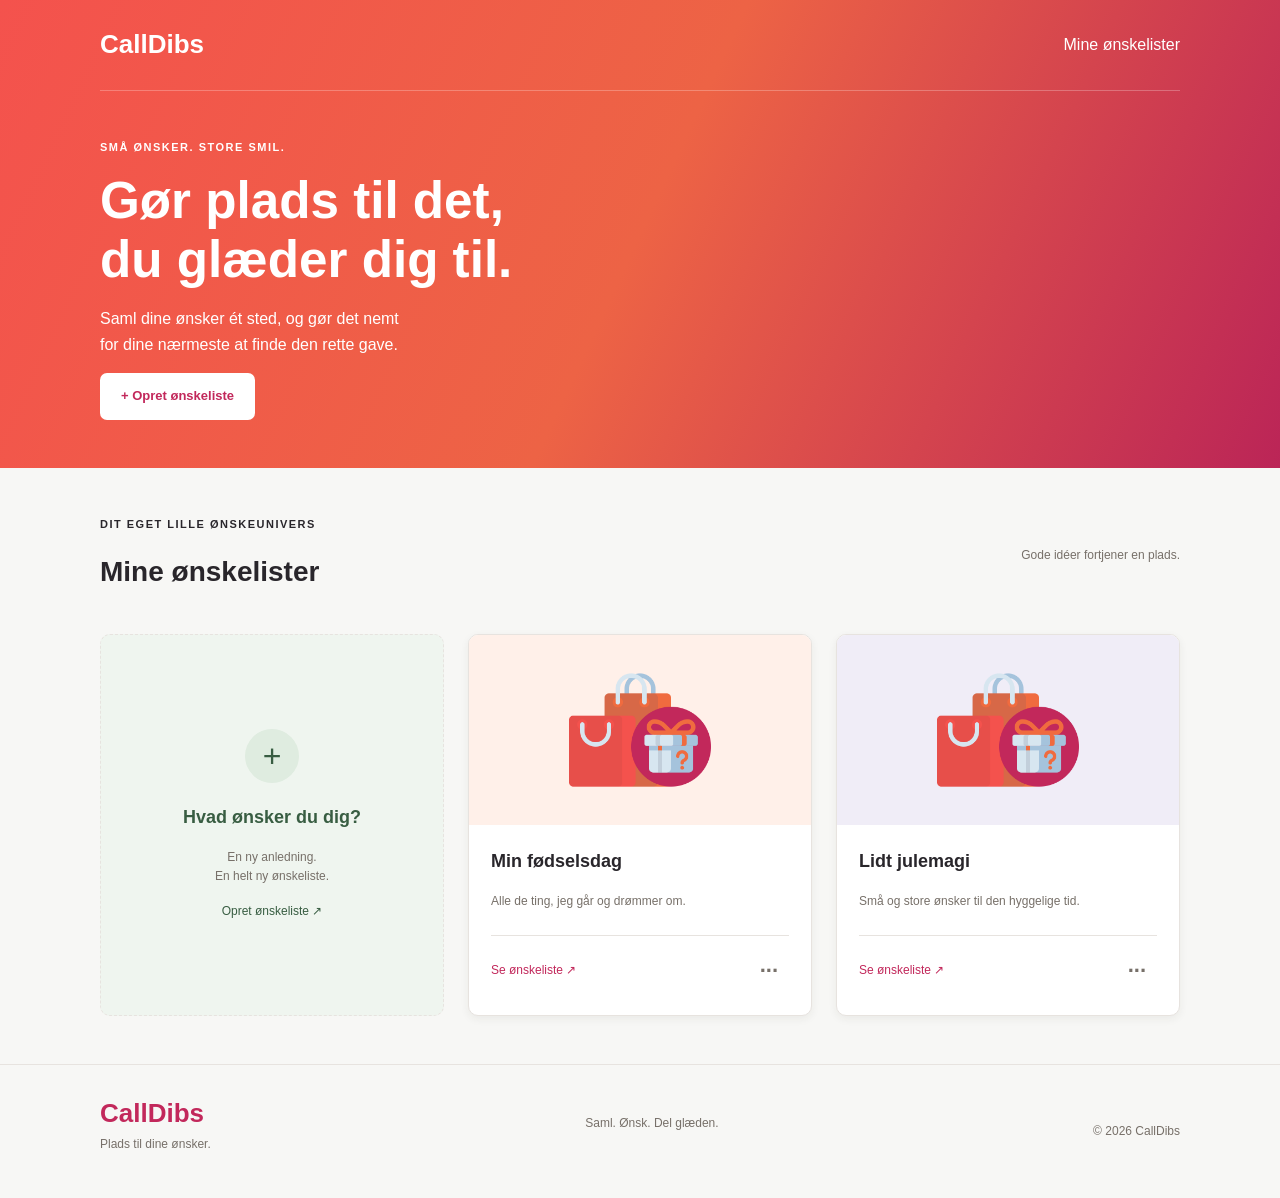
==== commit 5b95b7cd: "0.3" ====
--- a/src/main/resources/static/index.html
+++ b/src/main/resources/static/index.html
@@ -142,7 +142,7 @@
             </div>
         </article>
     </div>
-
+</main>
 
 <!-- FOOTER -->
 <footer>
